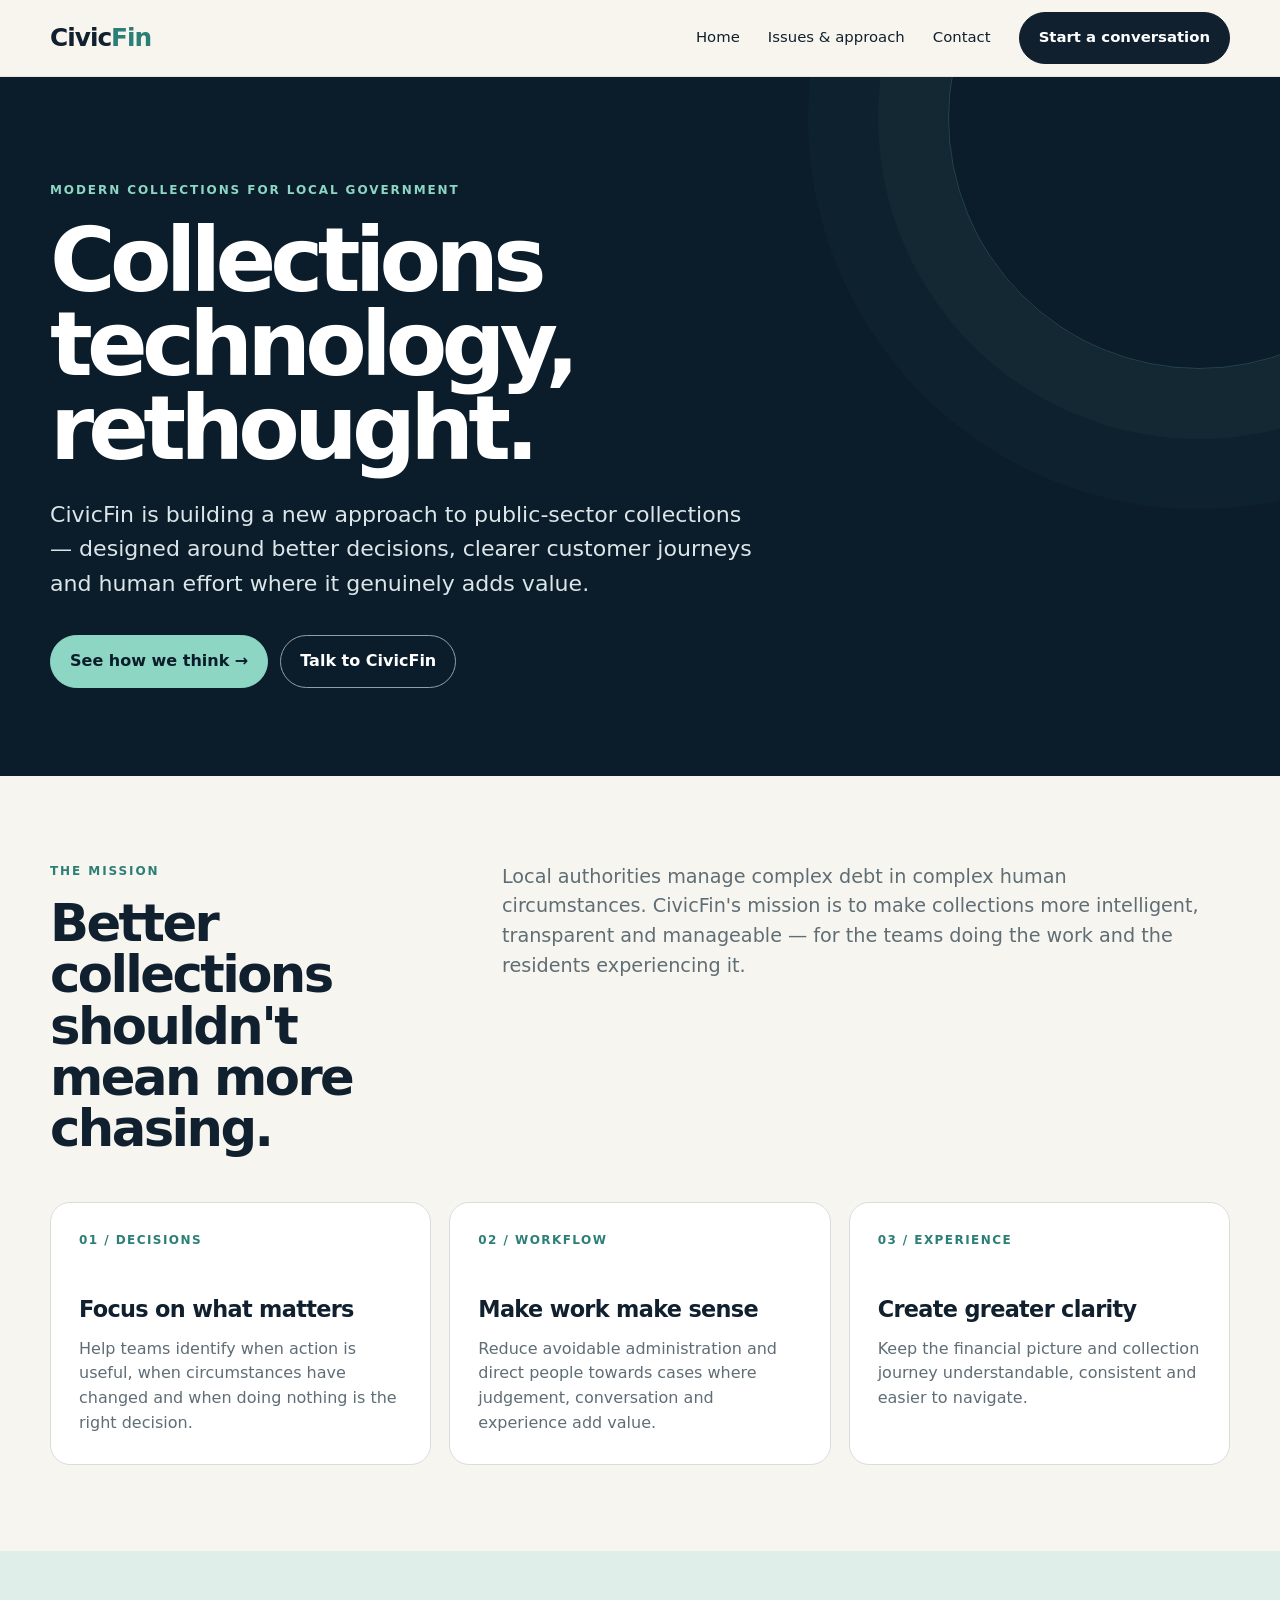
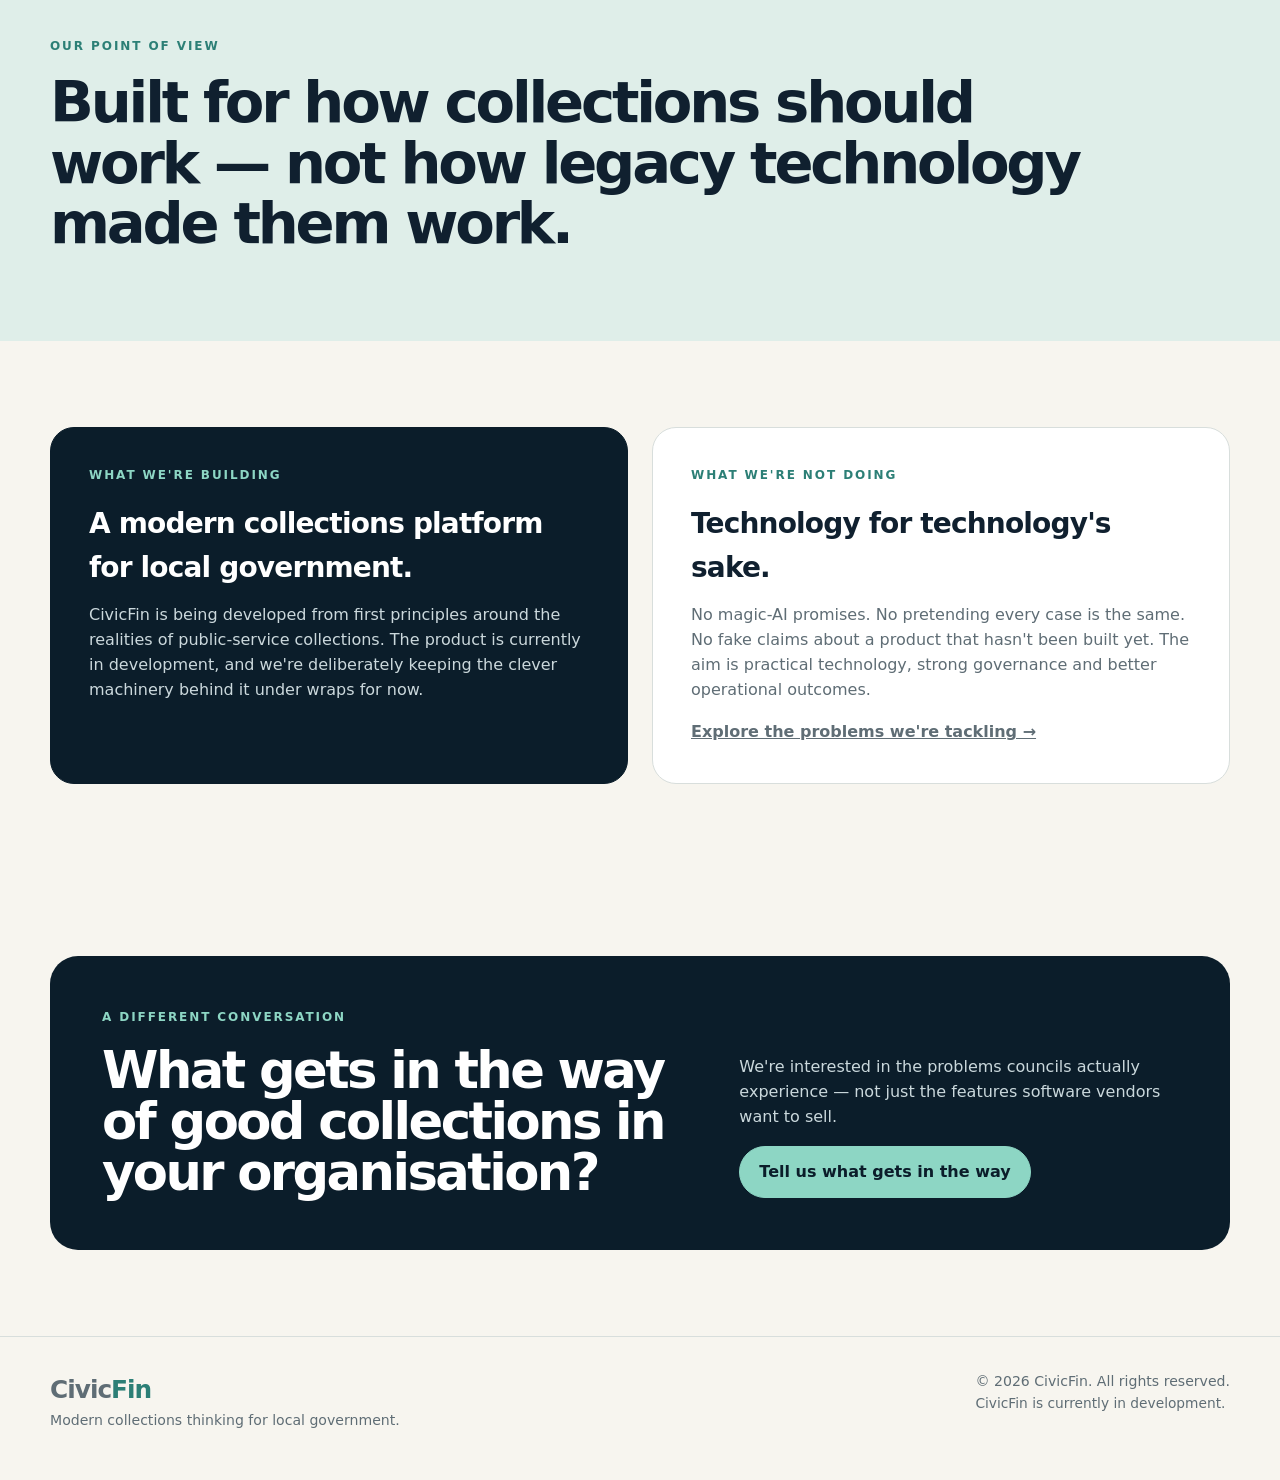
==== index.html @ ca28cea4 "Add files via upload" ====
<!doctype html><html lang="en"><head><meta charset="utf-8"><meta name="viewport" content="width=device-width,initial-scale=1"><meta name="description" content="CivicFin is building modern collections technology for local government."><title>CivicFin — Collections technology, rethought</title><link rel="stylesheet" href="assets/site.css"></head><body><header><div class="wrap nav"><a class="brand" href="index.html">Civic<span>Fin</span></a><nav class="links"><a href="index.html">Home</a><a href="issues.html">Issues & approach</a><a href="contact.html">Contact</a><a class="button dark" href="contact.html">Start a conversation</a></nav><button class="menu" aria-label="Open menu" aria-expanded="false">☰</button></div></header><main><section class="hero"><div class="wrap"><div class="eyebrow">Modern collections for local government</div><h1>Collections technology, rethought.</h1><p>CivicFin is building a new approach to public-sector collections — designed around better decisions, clearer customer journeys and human effort where it genuinely adds value.</p><div class="hero-actions"><a class="button" style="background:var(--mint);border-color:var(--mint);color:var(--navy)" href="issues.html">See how we think →</a><a class="button light" href="contact.html">Talk to CivicFin</a></div></div></section><section><div class="wrap"><div class="section-head"><div><div class="eyebrow">The mission</div><h2>Better collections shouldn't mean more chasing.</h2></div><p class="lede">Local authorities manage complex debt in complex human circumstances. CivicFin's mission is to make collections more intelligent, transparent and manageable — for the teams doing the work and the residents experiencing it.</p></div><div class="grid3"><article class="card"><div class="num">01 / DECISIONS</div><h3>Focus on what matters</h3><p>Help teams identify when action is useful, when circumstances have changed and when doing nothing is the right decision.</p></article><article class="card"><div class="num">02 / WORKFLOW</div><h3>Make work make sense</h3><p>Reduce avoidable administration and direct people towards cases where judgement, conversation and experience add value.</p></article><article class="card"><div class="num">03 / EXPERIENCE</div><h3>Create greater clarity</h3><p>Keep the financial picture and collection journey understandable, consistent and easier to navigate.</p></article></div></div></section><section class="statement"><div class="wrap"><div class="eyebrow">Our point of view</div><blockquote>Built for how collections should work — not how legacy technology made them work.</blockquote></div></section><section><div class="wrap"><div class="split"><div class="panel dark"><div class="eyebrow" style="color:var(--mint)">What we're building</div><h3>A modern collections platform for local government.</h3><p>CivicFin is being developed from first principles around the realities of public-service collections. The product is currently in development, and we're deliberately keeping the clever machinery behind it under wraps for now.</p></div><div class="panel"><div class="eyebrow">What we're not doing</div><h3>Technology for technology's sake.</h3><p>No magic-AI promises. No pretending every case is the same. No fake claims about a product that hasn't been built yet. The aim is practical technology, strong governance and better operational outcomes.</p><p style="margin-top:18px"><a href="issues.html"><strong>Explore the problems we're tackling →</strong></a></p></div></div></div></section><section><div class="wrap"><div class="cta"><div><div class="eyebrow" style="color:var(--mint)">A different conversation</div><h2>What gets in the way of good collections in your organisation?</h2></div><div><p>We're interested in the problems councils actually experience — not just the features software vendors want to sell.</p><a class="button" style="background:var(--mint);border-color:var(--mint);color:var(--navy)" href="contact.html">Tell us what gets in the way</a></div></div></div></section></main><footer><div class="wrap footer"><div><a class="brand" href="index.html">Civic<span>Fin</span></a><br>Modern collections thinking for local government.</div><div>© <span data-year></span> CivicFin. All rights reserved.<br><span class="note">CivicFin is currently in development.</span></div></div></footer><script src="assets/site.js"></script></body></html>
---- assets/site.css ----
:root{--ink:#10202f;--navy:#0b1d2a;--paper:#f7f5ef;--white:#fff;--mint:#8dd6c4;--teal:#2c7f76;--line:#d8dedc;--muted:#5f6d75;--max:1180px}*{box-sizing:border-box}html{scroll-behavior:smooth}body{margin:0;font-family:Inter,system-ui,-apple-system,"Segoe UI",sans-serif;color:var(--ink);background:var(--paper);line-height:1.55}a{color:inherit}.wrap{width:min(var(--max),calc(100% - 40px));margin:auto}header{position:sticky;top:0;z-index:20;background:rgba(247,245,239,.94);backdrop-filter:blur(12px);border-bottom:1px solid #10202f14}.nav{height:76px;display:flex;align-items:center;justify-content:space-between;gap:24px}.brand{text-decoration:none;font-weight:850;letter-spacing:-.04em;font-size:1.55rem}.brand span{color:var(--teal)}.links{display:flex;align-items:center;gap:28px;font-size:.93rem}.links a{text-decoration:none}.links a:hover{color:var(--teal)}.button{display:inline-flex;align-items:center;justify-content:center;border-radius:999px;padding:13px 19px;text-decoration:none;font-weight:750;border:1px solid var(--ink);transition:.2s}.button:hover{transform:translateY(-1px)}.button.dark{background:var(--ink);color:white}.button.light{border-color:#91a0a6;color:white}.menu{display:none;background:none;border:0;font-size:1.5rem}.hero{background:var(--navy);color:white;padding:104px 0 88px;overflow:hidden;position:relative}.hero:after{content:"";position:absolute;width:500px;height:500px;border:1px solid #8dd6c433;border-radius:50%;right:-170px;top:-210px;box-shadow:0 0 0 70px #8dd6c409,0 0 0 140px #8dd6c406}.eyebrow{text-transform:uppercase;letter-spacing:.16em;font-size:.75rem;font-weight:800;color:var(--teal);margin-bottom:18px}.hero .eyebrow{color:var(--mint)}h1{font-size:clamp(3rem,7vw,6.3rem);line-height:.94;letter-spacing:-.065em;max-width:960px;margin:0 0 28px}.hero p{font-size:clamp(1.1rem,2vw,1.38rem);max-width:720px;color:#dce5e8;margin:0 0 34px}.hero-actions{display:flex;gap:12px;flex-wrap:wrap}section{padding:86px 0}.section-head{display:grid;grid-template-columns:.7fr 1.3fr;gap:60px;margin-bottom:48px}h2{font-size:clamp(2.2rem,4vw,4rem);line-height:1;letter-spacing:-.05em;margin:0}.lede{font-size:1.2rem;color:var(--muted);max-width:700px;margin:0}.grid3{display:grid;grid-template-columns:repeat(3,1fr);gap:18px}.card{background:white;border:1px solid var(--line);border-radius:20px;padding:28px;min-height:220px}.num{font-size:.75rem;font-weight:850;color:var(--teal);letter-spacing:.12em}.card h3{font-size:1.4rem;letter-spacing:-.03em;margin:42px 0 10px}.card p,.panel p{color:var(--muted);margin:0}.statement{background:#dfeee9}.statement blockquote{font-size:clamp(2rem,4.5vw,4.6rem);line-height:1.05;letter-spacing:-.055em;margin:0;max-width:1050px;font-weight:760}.split{display:grid;grid-template-columns:1fr 1fr;gap:24px}.panel{border-radius:24px;padding:38px;background:white;border:1px solid var(--line)}.panel.dark{background:var(--navy);color:white;border-color:var(--navy)}.panel h3{font-size:1.75rem;margin:0 0 14px;letter-spacing:-.03em}.panel.dark p{color:#cbd8dc}.cta{background:var(--navy);color:white;border-radius:28px;padding:52px;display:flex;justify-content:space-between;align-items:end;gap:30px}.cta h2{max-width:720px}.cta p{color:#cad8dc;max-width:520px}footer{padding:34px 0 48px;border-top:1px solid var(--line);font-size:.88rem;color:var(--muted)}.footer{display:flex;justify-content:space-between;gap:30px;flex-wrap:wrap}.page-hero{padding:90px 0 62px}.page-hero h1{color:var(--ink);font-size:clamp(3.2rem,7vw,6rem);max-width:1000px}.page-hero p{font-size:1.25rem;max-width:750px;color:var(--muted)}.problem{display:grid;grid-template-columns:60px 1fr 1fr;gap:26px;padding:34px 0;border-top:1px solid var(--line)}.problem:last-child{border-bottom:1px solid var(--line)}.problem .idx{font-weight:850;color:var(--teal)}.problem h3{margin:0;font-size:1.45rem}.problem p{margin:0;color:var(--muted)}.answer{background:white;border-radius:22px;padding:30px;margin-top:18px}.answer strong{color:var(--teal)}.contact-grid{display:grid;grid-template-columns:1fr 1fr;gap:50px}.form{background:white;border:1px solid var(--line);border-radius:24px;padding:34px}label{display:block;font-size:.85rem;font-weight:750;margin:0 0 7px}input,textarea,select{width:100%;border:1px solid #bcc7ca;border-radius:12px;background:#fbfbf9;padding:13px 14px;font:inherit;margin-bottom:18px}textarea{min-height:145px;resize:vertical}.note{font-size:.86rem;color:var(--muted)}.status{margin-top:12px;font-weight:700}@media(max-width:760px){.wrap{width:min(100% - 28px,var(--max))}.links{display:none}.links.open{display:flex;position:absolute;top:76px;left:0;right:0;background:var(--paper);padding:22px;flex-direction:column;align-items:flex-start;border-bottom:1px solid var(--line)}.menu{display:block}.hero{padding:74px 0 66px}.section-head,.grid3,.split,.contact-grid{grid-template-columns:1fr}.section-head{gap:18px}.problem{grid-template-columns:42px 1fr}.problem p,.problem div:last-child{grid-column:2}.cta{padding:34px;align-items:flex-start;flex-direction:column}section{padding:62px 0}}
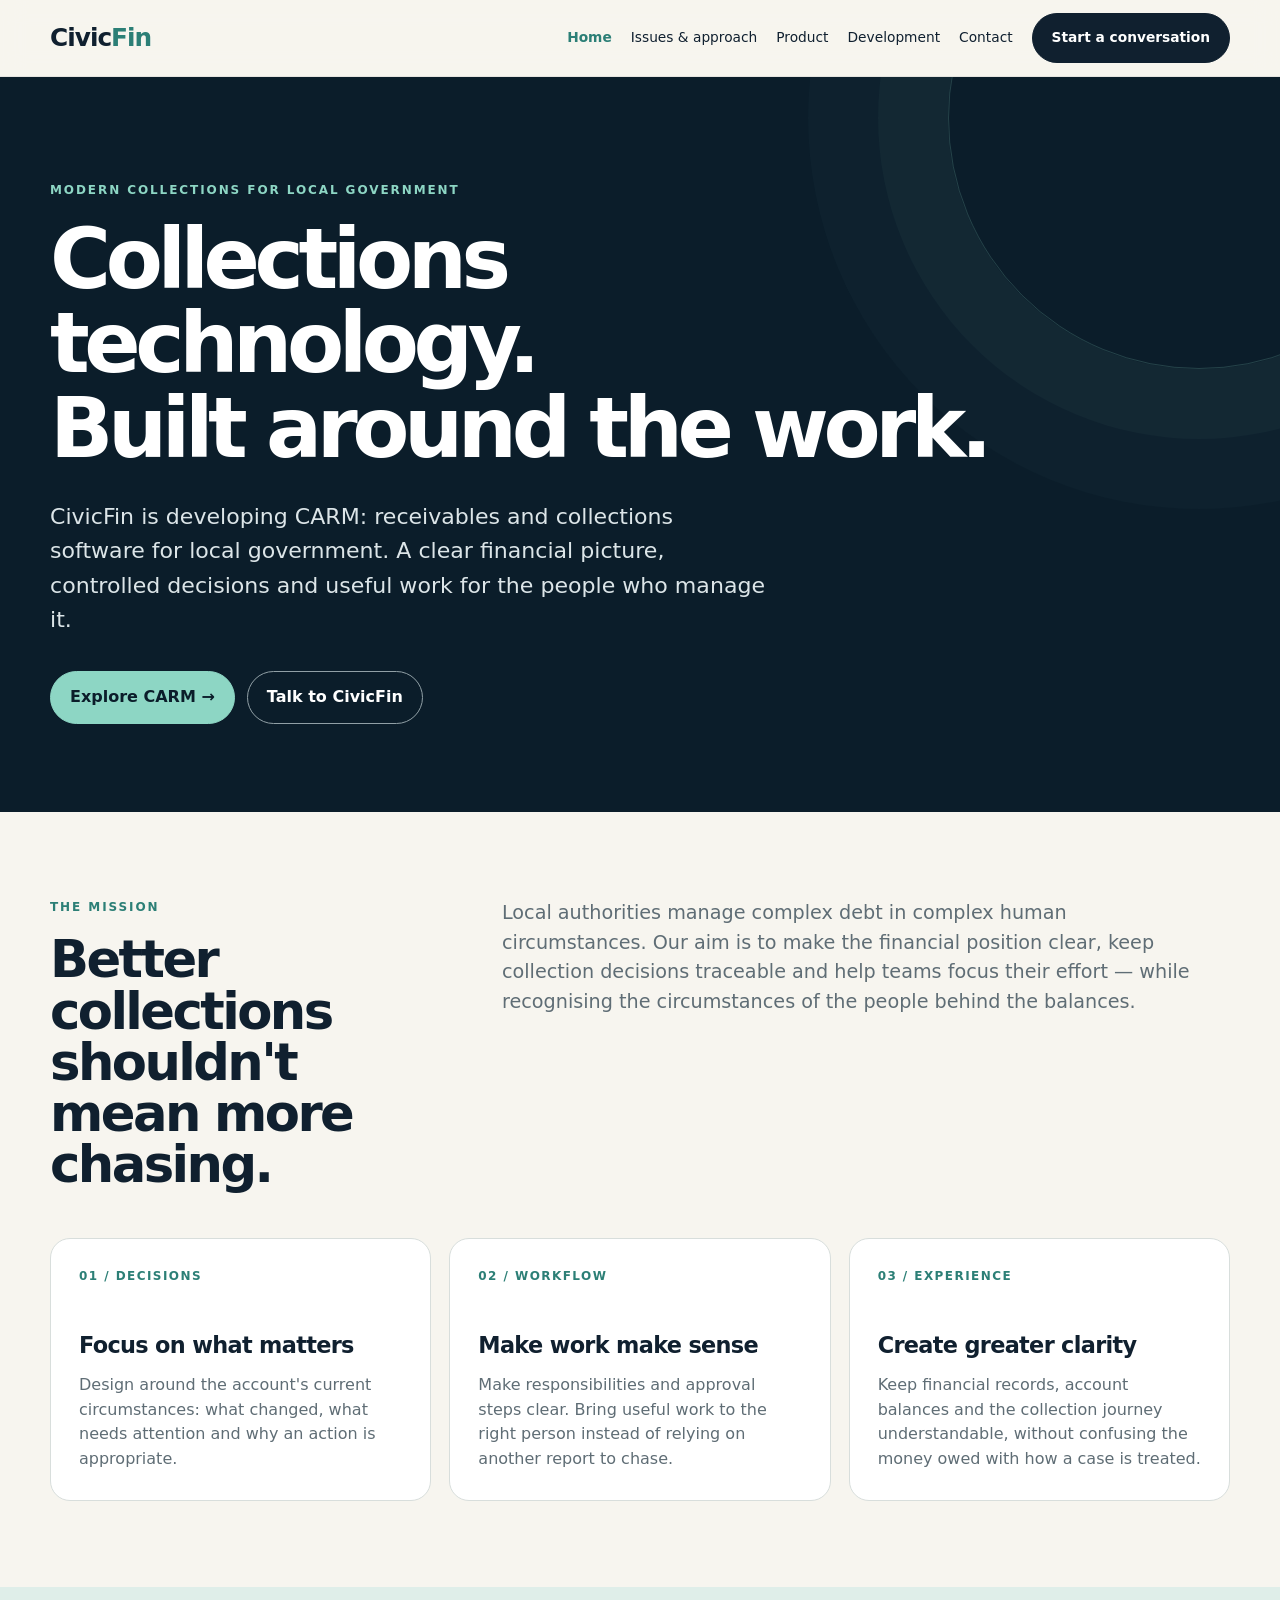
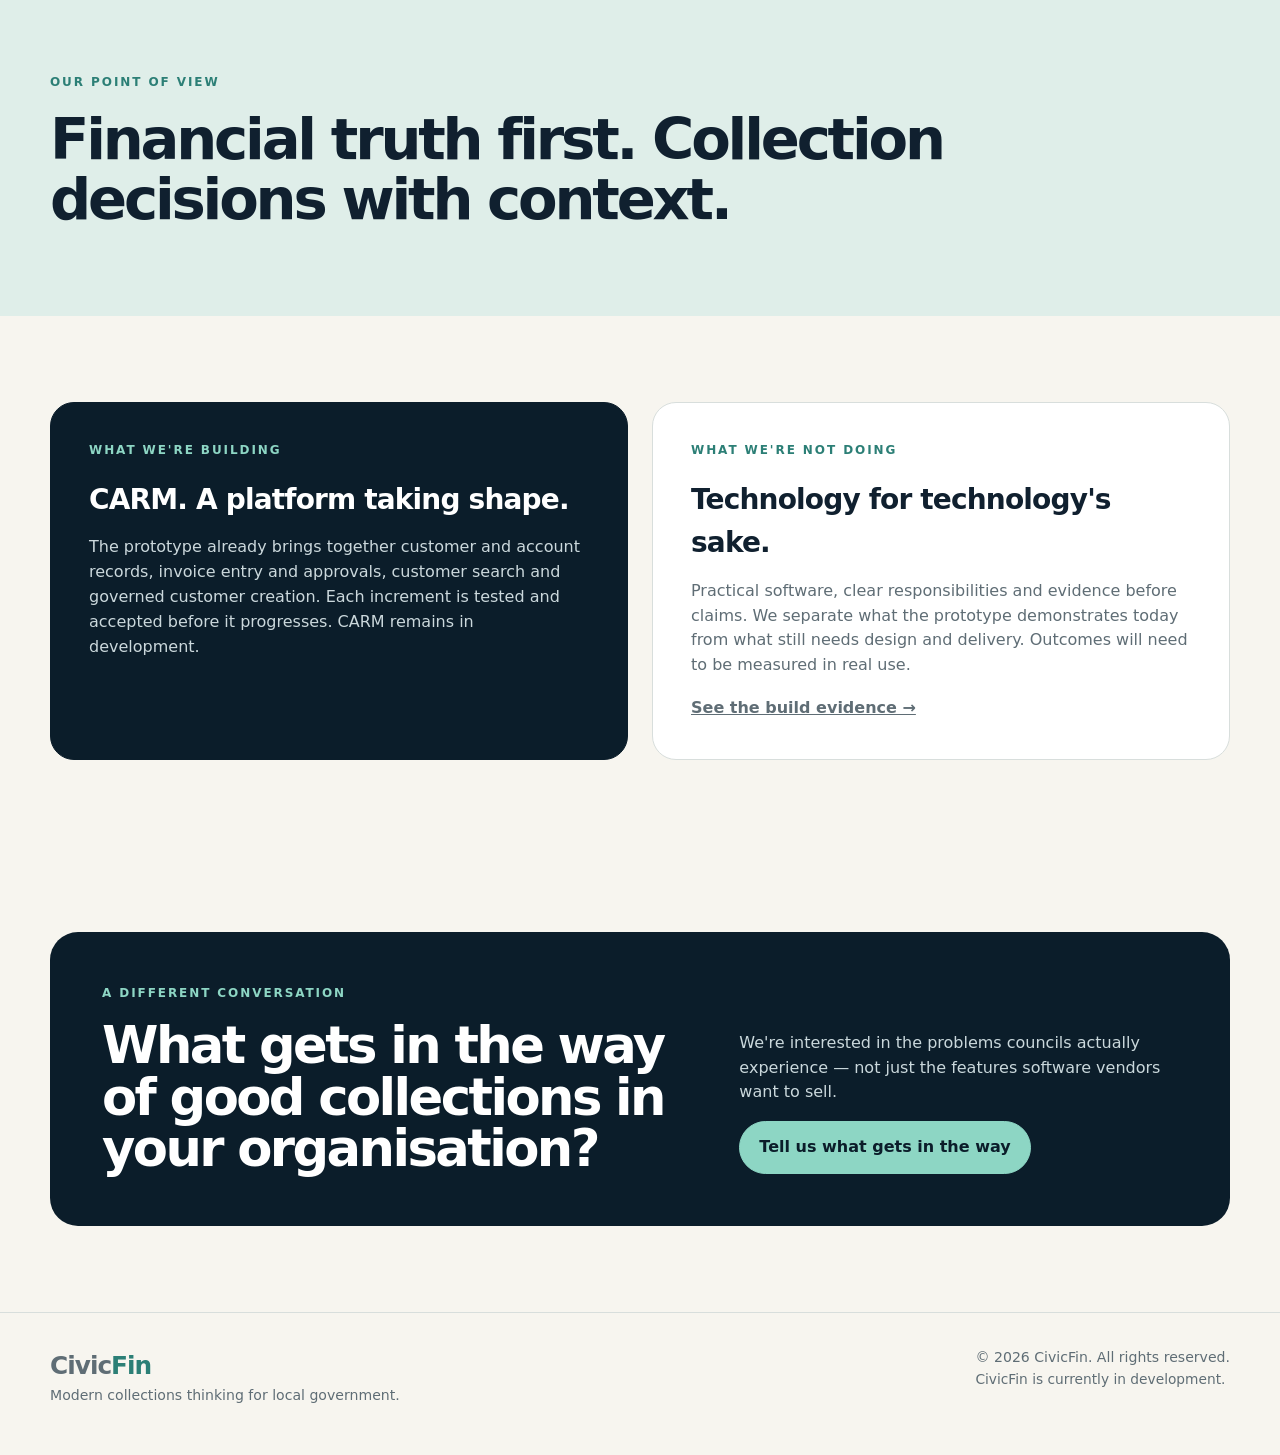
==== commit 4bf0a119: "Refresh CivicFin website with Product and Development pages" ====
--- a/index.html
+++ b/index.html
@@ -1 +1 @@
-<!doctype html><html lang="en"><head><meta charset="utf-8"><meta name="viewport" content="width=device-width,initial-scale=1"><meta name="description" content="CivicFin is building modern collections technology for local government."><title>CivicFin — Collections technology, rethought</title><link rel="stylesheet" href="assets/site.css"></head><body><header><div class="wrap nav"><a class="brand" href="index.html">Civic<span>Fin</span></a><nav class="links"><a href="index.html">Home</a><a href="issues.html">Issues & approach</a><a href="contact.html">Contact</a><a class="button dark" href="contact.html">Start a conversation</a></nav><button class="menu" aria-label="Open menu" aria-expanded="false">☰</button></div></header><main><section class="hero"><div class="wrap"><div class="eyebrow">Modern collections for local government</div><h1>Collections technology, rethought.</h1><p>CivicFin is building a new approach to public-sector collections — designed around better decisions, clearer customer journeys and human effort where it genuinely adds value.</p><div class="hero-actions"><a class="button" style="background:var(--mint);border-color:var(--mint);color:var(--navy)" href="issues.html">See how we think →</a><a class="button light" href="contact.html">Talk to CivicFin</a></div></div></section><section><div class="wrap"><div class="section-head"><div><div class="eyebrow">The mission</div><h2>Better collections shouldn't mean more chasing.</h2></div><p class="lede">Local authorities manage complex debt in complex human circumstances. CivicFin's mission is to make collections more intelligent, transparent and manageable — for the teams doing the work and the residents experiencing it.</p></div><div class="grid3"><article class="card"><div class="num">01 / DECISIONS</div><h3>Focus on what matters</h3><p>Help teams identify when action is useful, when circumstances have changed and when doing nothing is the right decision.</p></article><article class="card"><div class="num">02 / WORKFLOW</div><h3>Make work make sense</h3><p>Reduce avoidable administration and direct people towards cases where judgement, conversation and experience add value.</p></article><article class="card"><div class="num">03 / EXPERIENCE</div><h3>Create greater clarity</h3><p>Keep the financial picture and collection journey understandable, consistent and easier to navigate.</p></article></div></div></section><section class="statement"><div class="wrap"><div class="eyebrow">Our point of view</div><blockquote>Built for how collections should work — not how legacy technology made them work.</blockquote></div></section><section><div class="wrap"><div class="split"><div class="panel dark"><div class="eyebrow" style="color:var(--mint)">What we're building</div><h3>A modern collections platform for local government.</h3><p>CivicFin is being developed from first principles around the realities of public-service collections. The product is currently in development, and we're deliberately keeping the clever machinery behind it under wraps for now.</p></div><div class="panel"><div class="eyebrow">What we're not doing</div><h3>Technology for technology's sake.</h3><p>No magic-AI promises. No pretending every case is the same. No fake claims about a product that hasn't been built yet. The aim is practical technology, strong governance and better operational outcomes.</p><p style="margin-top:18px"><a href="issues.html"><strong>Explore the problems we're tackling →</strong></a></p></div></div></div></section><section><div class="wrap"><div class="cta"><div><div class="eyebrow" style="color:var(--mint)">A different conversation</div><h2>What gets in the way of good collections in your organisation?</h2></div><div><p>We're interested in the problems councils actually experience — not just the features software vendors want to sell.</p><a class="button" style="background:var(--mint);border-color:var(--mint);color:var(--navy)" href="contact.html">Tell us what gets in the way</a></div></div></div></section></main><footer><div class="wrap footer"><div><a class="brand" href="index.html">Civic<span>Fin</span></a><br>Modern collections thinking for local government.</div><div>© <span data-year></span> CivicFin. All rights reserved.<br><span class="note">CivicFin is currently in development.</span></div></div></footer><script src="assets/site.js"></script></body></html>+<!doctype html><html lang="en"><head><meta charset="utf-8"><meta name="viewport" content="width=device-width,initial-scale=1"><meta name="description" content="CivicFin is building modern collections technology for local government."><title>CivicFin — Collections technology, rethought</title><link rel="stylesheet" href="assets/site.css"><link rel="stylesheet" href="assets/refresh.css"></head><body><header><div class="wrap nav"><a class="brand" href="index.html">Civic<span>Fin</span></a><nav class="links" aria-label="Main navigation" id="site-navigation"><a aria-current="page" href="index.html">Home</a><a href="issues.html">Issues & approach</a><a href="product.html">Product</a><a href="development.html">Development</a><a href="contact.html">Contact</a><a class="button dark" href="contact.html">Start a conversation</a></nav><button class="menu" aria-label="Toggle navigation" aria-controls="site-navigation" aria-expanded="false">☰</button></div></header><main id="main"><section class="hero"><div class="wrap"><div class="eyebrow">Modern collections for local government</div><h1>Collections technology.<br>Built around the work.</h1><p>CivicFin is developing CARM: receivables and collections software for local government. A clear financial picture, controlled decisions and useful work for the people who manage it.</p><div class="hero-actions"><a class="button" style="background:var(--mint);border-color:var(--mint);color:var(--navy)" href="product.html">Explore CARM →</a><a class="button light" href="contact.html">Talk to CivicFin</a></div></div></section><section><div class="wrap"><div class="section-head"><div><div class="eyebrow">The mission</div><h2>Better collections shouldn't mean more chasing.</h2></div><p class="lede">Local authorities manage complex debt in complex human circumstances. Our aim is to make the financial position clear, keep collection decisions traceable and help teams focus their effort — while recognising the circumstances of the people behind the balances.</p></div><div class="grid3"><article class="card"><div class="num">01 / DECISIONS</div><h3>Focus on what matters</h3><p>Design around the account's current circumstances: what changed, what needs attention and why an action is appropriate.</p></article><article class="card"><div class="num">02 / WORKFLOW</div><h3>Make work make sense</h3><p>Make responsibilities and approval steps clear. Bring useful work to the right person instead of relying on another report to chase.</p></article><article class="card"><div class="num">03 / EXPERIENCE</div><h3>Create greater clarity</h3><p>Keep financial records, account balances and the collection journey understandable, without confusing the money owed with how a case is treated.</p></article></div></div></section><section class="statement"><div class="wrap"><div class="eyebrow">Our point of view</div><blockquote>Financial truth first. Collection decisions with context.</blockquote></div></section><section><div class="wrap"><div class="split"><div class="panel dark"><div class="eyebrow" style="color:var(--mint)">What we're building</div><h3>CARM. A platform taking shape.</h3><p>The prototype already brings together customer and account records, invoice entry and approvals, customer search and governed customer creation. Each increment is tested and accepted before it progresses. CARM remains in development.</p></div><div class="panel"><div class="eyebrow">What we're not doing</div><h3>Technology for technology's sake.</h3><p>Practical software, clear responsibilities and evidence before claims. We separate what the prototype demonstrates today from what still needs design and delivery. Outcomes will need to be measured in real use.</p><p style="margin-top:18px"><a href="development.html"><strong>See the build evidence →</strong></a></p></div></div></div></section><section><div class="wrap"><div class="cta"><div><div class="eyebrow" style="color:var(--mint)">A different conversation</div><h2>What gets in the way of good collections in your organisation?</h2></div><div><p>We're interested in the problems councils actually experience — not just the features software vendors want to sell.</p><a class="button" style="background:var(--mint);border-color:var(--mint);color:var(--navy)" href="contact.html">Tell us what gets in the way</a></div></div></div></section></main><footer><div class="wrap footer"><div><a class="brand" href="index.html">Civic<span>Fin</span></a><br>Modern collections thinking for local government.</div><div>© <span data-year></span> CivicFin. All rights reserved.<br><span class="note">CivicFin is currently in development.</span></div></div></footer><script src="assets/site.js"></script><script src="assets/refresh.js"></script></body></html>
--- a/assets/site.css
+++ b/assets/site.css
@@ -1 +1 @@
-:root{--ink:#10202f;--navy:#0b1d2a;--paper:#f7f5ef;--white:#fff;--mint:#8dd6c4;--teal:#2c7f76;--line:#d8dedc;--muted:#5f6d75;--max:1180px}*{box-sizing:border-box}html{scroll-behavior:smooth}body{margin:0;font-family:Inter,system-ui,-apple-system,"Segoe UI",sans-serif;color:var(--ink);background:var(--paper);line-height:1.55}a{color:inherit}.wrap{width:min(var(--max),calc(100% - 40px));margin:auto}header{position:sticky;top:0;z-index:20;background:rgba(247,245,239,.94);backdrop-filter:blur(12px);border-bottom:1px solid #10202f14}.nav{height:76px;display:flex;align-items:center;justify-content:space-between;gap:24px}.brand{text-decoration:none;font-weight:850;letter-spacing:-.04em;font-size:1.55rem}.brand span{color:var(--teal)}.links{display:flex;align-items:center;gap:28px;font-size:.93rem}.links a{text-decoration:none}.links a:hover{color:var(--teal)}.button{display:inline-flex;align-items:center;justify-content:center;border-radius:999px;padding:13px 19px;text-decoration:none;font-weight:750;border:1px solid var(--ink);transition:.2s}.button:hover{transform:translateY(-1px)}.button.dark{background:var(--ink);color:white}.button.light{border-color:#91a0a6;color:white}.menu{display:none;background:none;border:0;font-size:1.5rem}.hero{background:var(--navy);color:white;padding:104px 0 88px;overflow:hidden;position:relative}.hero:after{content:"";position:absolute;width:500px;height:500px;border:1px solid #8dd6c433;border-radius:50%;right:-170px;top:-210px;box-shadow:0 0 0 70px #8dd6c409,0 0 0 140px #8dd6c406}.eyebrow{text-transform:uppercase;letter-spacing:.16em;font-size:.75rem;font-weight:800;color:var(--teal);margin-bottom:18px}.hero .eyebrow{color:var(--mint)}h1{font-size:clamp(3rem,7vw,6.3rem);line-height:.94;letter-spacing:-.065em;max-width:960px;margin:0 0 28px}.hero p{font-size:clamp(1.1rem,2vw,1.38rem);max-width:720px;color:#dce5e8;margin:0 0 34px}.hero-actions{display:flex;gap:12px;flex-wrap:wrap}section{padding:86px 0}.section-head{display:grid;grid-template-columns:.7fr 1.3fr;gap:60px;margin-bottom:48px}h2{font-size:clamp(2.2rem,4vw,4rem);line-height:1;letter-spacing:-.05em;margin:0}.lede{font-size:1.2rem;color:var(--muted);max-width:700px;margin:0}.grid3{display:grid;grid-template-columns:repeat(3,1fr);gap:18px}.card{background:white;border:1px solid var(--line);border-radius:20px;padding:28px;min-height:220px}.num{font-size:.75rem;font-weight:850;color:var(--teal);letter-spacing:.12em}.card h3{font-size:1.4rem;letter-spacing:-.03em;margin:42px 0 10px}.card p,.panel p{color:var(--muted);margin:0}.statement{background:#dfeee9}.statement blockquote{font-size:clamp(2rem,4.5vw,4.6rem);line-height:1.05;letter-spacing:-.055em;margin:0;max-width:1050px;font-weight:760}.split{display:grid;grid-template-columns:1fr 1fr;gap:24px}.panel{border-radius:24px;padding:38px;background:white;border:1px solid var(--line)}.panel.dark{background:var(--navy);color:white;border-color:var(--navy)}.panel h3{font-size:1.75rem;margin:0 0 14px;letter-spacing:-.03em}.panel.dark p{color:#cbd8dc}.cta{background:var(--navy);color:white;border-radius:28px;padding:52px;display:flex;justify-content:space-between;align-items:end;gap:30px}.cta h2{max-width:720px}.cta p{color:#cad8dc;max-width:520px}footer{padding:34px 0 48px;border-top:1px solid var(--line);font-size:.88rem;color:var(--muted)}.footer{display:flex;justify-content:space-between;gap:30px;flex-wrap:wrap}.page-hero{padding:90px 0 62px}.page-hero h1{color:var(--ink);font-size:clamp(3.2rem,7vw,6rem);max-width:1000px}.page-hero p{font-size:1.25rem;max-width:750px;color:var(--muted)}.problem{display:grid;grid-template-columns:60px 1fr 1fr;gap:26px;padding:34px 0;border-top:1px solid var(--line)}.problem:last-child{border-bottom:1px solid var(--line)}.problem .idx{font-weight:850;color:var(--teal)}.problem h3{margin:0;font-size:1.45rem}.problem p{margin:0;color:var(--muted)}.answer{background:white;border-radius:22px;padding:30px;margin-top:18px}.answer strong{color:var(--teal)}.contact-grid{display:grid;grid-template-columns:1fr 1fr;gap:50px}.form{background:white;border:1px solid var(--line);border-radius:24px;padding:34px}label{display:block;font-size:.85rem;font-weight:750;margin:0 0 7px}input,textarea,select{width:100%;border:1px solid #bcc7ca;border-radius:12px;background:#fbfbf9;padding:13px 14px;font:inherit;margin-bottom:18px}textarea{min-height:145px;resize:vertical}.note{font-size:.86rem;color:var(--muted)}.status{margin-top:12px;font-weight:700}@media(max-width:760px){.wrap{width:min(100% - 28px,var(--max))}.links{display:none}.links.open{display:flex;position:absolute;top:76px;left:0;right:0;background:var(--paper);padding:22px;flex-direction:column;align-items:flex-start;border-bottom:1px solid var(--line)}.menu{display:block}.hero{padding:74px 0 66px}.section-head,.grid3,.split,.contact-grid{grid-template-columns:1fr}.section-head{gap:18px}.problem{grid-template-columns:42px 1fr}.problem p,.problem div:last-child{grid-column:2}.cta{padding:34px;align-items:flex-start;flex-direction:column}section{padding:62px 0}}+:root{--ink:#10202f;--navy:#0b1d2a;--paper:#f7f5ef;--white:#fff;--mint:#8dd6c4;--teal:#2c7f76;--line:#d8dedc;--muted:#5f6d75;--max:1180px}*{box-sizing:border-box}html{scroll-behavior:smooth}body{margin:0;font-family:Inter,system-ui,-apple-system,"Segoe UI",sans-serif;color:var(--ink);background:var(--paper);line-height:1.55}a{color:inherit}.wrap{width:min(var(--max),calc(100% - 40px));margin:auto}header{position:sticky;top:0;z-index:20;background:rgba(247,245,239,.94);backdrop-filter:blur(12px);border-bottom:1px solid #10202f14}.nav{height:76px;display:flex;align-items:center;justify-content:space-between;gap:24px}.brand{text-decoration:none;font-weight:850;letter-spacing:-.04em;font-size:1.55rem}.brand span{color:var(--teal)}.links{display:flex;align-items:center;gap:28px;font-size:.93rem}.links a{text-decoration:none}.links a:hover{color:var(--teal)}.button{display:inline-flex;align-items:center;justify-content:center;border-radius:999px;padding:13px 19px;text-decoration:none;font-weight:750;border:1px solid var(--ink);transition:.2s}.button:hover{transform:translateY(-1px)}.button.dark{background:var(--ink);color:white}.button.light{border-color:#91a0a6;color:white}.menu{display:none;background:none;border:0;font-size:1.5rem}.hero{background:var(--navy);color:white;padding:104px 0 88px;overflow:hidden;position:relative}.hero:after{content:"";position:absolute;width:500px;height:500px;border:1px solid #8dd6c433;border-radius:50%;right:-170px;top:-210px;box-shadow:0 0 0 70px #8dd6c409,0 0 0 140px #8dd6c406}.eyebrow{text-transform:uppercase;letter-spacing:.16em;font-size:.75rem;font-weight:800;color:var(--teal);margin-bottom:18px}.hero .eyebrow{color:var(--mint)}h1{font-size:clamp(3rem,7vw,6.3rem);line-height:.94;letter-spacing:-.065em;max-width:960px;margin:0 0 28px}.hero p{font-size:clamp(1.1rem,2vw,1.38rem);max-width:720px;color:#dce5e8;margin:0 0 34px}.hero-actions{display:flex;gap:12px;flex-wrap:wrap}section{padding:86px 0}.section-head{display:grid;grid-template-columns:.7fr 1.3fr;gap:60px;margin-bottom:48px}h2{font-size:clamp(2.2rem,4vw,4rem);line-height:1;letter-spacing:-.05em;margin:0}.lede{font-size:1.2rem;color:var(--muted);max-width:700px;margin:0}.grid3{display:grid;grid-template-columns:repeat(3,1fr);gap:18px}.card{background:white;border:1px solid var(--line);border-radius:20px;padding:28px;min-height:220px}.num{font-size:.75rem;font-weight:850;color:var(--teal);letter-spacing:.12em}.card h3{font-size:1.4rem;letter-spacing:-.03em;margin:42px 0 10px}.card p,.panel p{color:var(--muted);margin:0}.statement{background:#dfeee9}.statement blockquote{font-size:clamp(2rem,4.5vw,4.6rem);line-height:1.05;letter-spacing:-.055em;margin:0;max-width:1050px;font-weight:760}.split{display:grid;grid-template-columns:1fr 1fr;gap:24px}.panel{border-radius:24px;padding:38px;background:white;border:1px solid var(--line)}.panel.dark{background:var(--navy);color:white;border-color:var(--navy)}.panel h3{font-size:1.75rem;margin:0 0 14px;letter-spacing:-.03em}.panel.dark p{color:#cbd8dc}.cta{background:var(--navy);color:white;border-radius:28px;padding:52px;display:flex;justify-content:space-between;align-items:end;gap:30px}.cta h2{max-width:720px}.cta p{color:#cad8dc;max-width:520px}footer{padding:34px 0 48px;border-top:1px solid var(--line);font-size:.88rem;color:var(--muted)}.footer{display:flex;justify-content:space-between;gap:30px;flex-wrap:wrap}.page-hero{padding:90px 0 62px}.page-hero h1{color:var(--ink);font-size:clamp(3.2rem,7vw,6rem);max-width:1000px}.page-hero p{font-size:1.25rem;max-width:750px;color:var(--muted)}.problem{display:grid;grid-template-columns:60px 1fr 1fr;gap:26px;padding:34px 0;border-top:1px solid var(--line)}.problem:last-child{border-bottom:1px solid var(--line)}.problem .idx{font-weight:850;color:var(--teal)}.problem h3{margin:0;font-size:1.45rem}.problem p{margin:0;color:var(--muted)}.answer{background:white;border-radius:22px;padding:30px;margin-top:18px}.answer strong{color:var(--teal)}.contact-grid{display:grid;grid-template-columns:1fr 1fr;gap:50px}.form{background:white;border:1px solid var(--line);border-radius:24px;padding:34px}label{display:block;font-size:.85rem;font-weight:750;margin:0 0 7px}input,textarea,select{width:100%;border:1px solid #bcc7ca;border-radius:12px;background:#fbfbf9;padding:13px 14px;font:inherit;margin-bottom:18px}textarea{min-height:145px;resize:vertical}.note{font-size:.86rem;color:var(--muted)}.status{margin-top:12px;font-weight:700}@media(max-width:760px){.wrap{width:min(100% - 28px,var(--max))}.links{display:none}.links.open{display:flex;position:absolute;top:76px;left:0;right:0;background:var(--paper);padding:22px;flex-direction:column;align-items:flex-start;border-bottom:1px solid var(--line)}.menu{display:block}.hero{padding:74px 0 66px}.section-head,.grid3,.split,.contact-grid{grid-template-columns:1fr}.section-head{gap:18px}.problem{grid-template-columns:42px 1fr}.problem p,.problem div:last-child{grid-column:2}.cta{padding:34px;align-items:flex-start;flex-direction:column}section{padding:62px 0}}
--- a/assets/refresh.css
+++ b/assets/refresh.css
@@ -0,0 +1 @@
+.preview-banner{background:#d5ef83;color:var(--navy);text-align:center;font:10px ui-monospace,monospace;padding:7px 16px;letter-spacing:.04em}.links{gap:19px;font-size:.86rem}.links a[aria-current]{color:var(--teal);font-weight:750}:focus-visible{outline:3px solid var(--teal);outline-offset:5px}.hero .wrap{position:relative;z-index:1}.hero h1{font-size:clamp(3rem,6.5vw,5.8rem);line-height:1.02}.hero:after{pointer-events:none}.product-hero{padding-top:76px}.product-status{font:11px ui-monospace,monospace;color:#cad8dc;letter-spacing:.03em;margin-bottom:32px}.mint-button{background:var(--mint);border-color:var(--mint);color:var(--navy)}.object-model{display:grid;grid-template-columns:1fr 28px 1fr 28px 1fr;align-items:center;gap:14px}.object-model article{padding:29px;border:1px solid var(--line);border-radius:18px;background:white;min-height:230px}.object-model article span{font:10px ui-monospace,monospace;color:var(--teal);letter-spacing:.1em}.object-model h3{font-size:25px;letter-spacing:-.04em;margin:29px 0 13px}.object-model p{font-size:14px;color:var(--muted);margin:0}.model-arrow{font-size:24px;color:var(--teal);text-align:center}.capability-section{background:#eaf0eb}.capability-section .card{min-height:270px}.capability-section .card h3{margin-top:27px}.capability-section .num{font-size:10px}.cap-tag{display:inline-block;font-size:10px;border-radius:20px;padding:4px 9px;background:#dfede6;color:#225f56;margin-bottom:20px}.section-note{font-size:12px;color:var(--muted);line-height:1.8;margin:25px 0 0}.adoption-note{margin-top:24px;border-left:3px solid var(--teal);padding:13px 22px}.adoption-note strong{font-size:18px}.adoption-note p{font-size:14px;color:var(--muted);margin:8px 0 0}.maturity{display:grid;grid-template-columns:repeat(3,1fr);gap:30px}.maturity article{border-top:1px solid var(--teal);padding-top:23px}.maturity span{font:11px ui-monospace,monospace;color:var(--teal);letter-spacing:.12em}.maturity h3{font-size:27px;line-height:1.25;letter-spacing:-.035em;margin-bottom:10px}.panel .num{margin-bottom:20px}.page-hero h1{line-height:1.03}@media(min-width:761px) and (max-width:1000px){.links{gap:11px;font-size:12px}.links .button{padding:11px 14px}.nav{gap:12px}.object-model{gap:8px}.object-model article{padding:20px}.section-head{gap:35px}}@media(max-width:760px){.hero h1{font-size:clamp(40px,10.5vw,65px)}.object-model,.maturity{grid-template-columns:1fr}.object-model article{min-height:0}.model-arrow{transform:rotate(90deg);padding:7px}.object-model h3{margin-top:17px}.product-hero{padding-top:50px}.maturity{gap:15px}.maturity h3{font-size:25px}.capability-section .card{min-height:0}.links.open{gap:18px}.problem{gap:14px}.problem h3{font-size:1.25rem}.cta{padding:28px}.section-head{gap:24px}.panel{padding:28px}}@media(prefers-reduced-motion:reduce){html{scroll-behavior:auto}.button{transition:none}}
